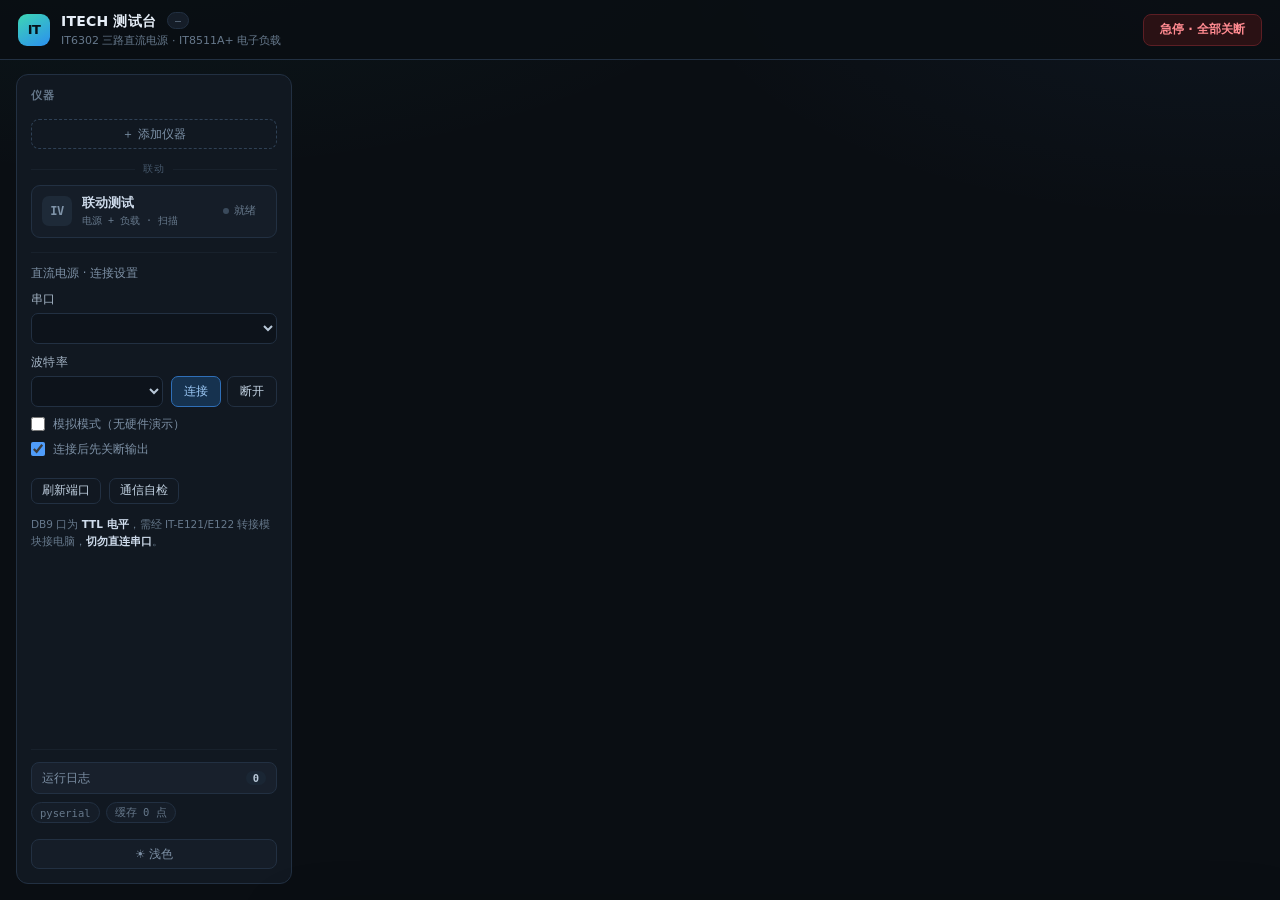
==== web/index.html @ 4dfe32b0 "fix: export as .xlsx instead of .xlsm (Excel rejects macro-less xlsm)" ====
<!DOCTYPE html>
<html lang="zh-CN">
<head>
<meta charset="utf-8">
<meta name="viewport" content="width=device-width, initial-scale=1">
<title>ITECH 测试台 · IT6302 + IT8511A+</title>
<link rel="stylesheet" href="style.css?v=83">
</head>
<body>

<header>
  <div class="brand">
    <div class="logo">IT</div>
    <div>
      <h1>ITECH 测试台 <span class="app-ver" id="app-ver" title="程序版本">—</span></h1>
      <p>IT6302 三路直流电源 · IT8511A+ 电子负载</p>
    </div>
  </div>

  <div class="status-group" id="pills"></div>

  <button id="estop">急停 · 全部关断</button>
</header>

<div class="shell">

  <!-- ==================== 左栏：仪器控制台 ==================== -->
  <aside class="panel sidebar">
    <h2 class="side-title">仪器</h2>

    <div class="dev-list" id="dev-list"></div>

    <button type="button" class="dev-add" id="add-inst" title="向清单添加一台仪器">＋ 添加仪器</button>

    <div class="dev-sep"><span>联动</span></div>

    <div class="dev-list">
      <button type="button" class="dev" data-role="sweep">
        <span class="dev-ico ico-iv">IV</span>
        <span class="dev-txt">
          <b>联动测试</b>
          <em>电源 + 负载 · 扫描</em>
        </span>
        <span class="dev-state"><i class="dot"></i><s>就绪</s></span>
      </button>
    </div>

    <!-- 单台仪器：连接设置 -->
    <div class="dev-cfg" id="dev-cfg">
      <div class="cfg-title" id="cfg-title">直流电源 · 连接设置</div>

      <label class="field" id="dev-model-field" style="display:none">
        <span>仪器型号</span>
        <select id="dev-model"></select>
      </label>

      <label class="field">
        <span>串口</span>
        <select id="dev-port"></select>
      </label>

      <div class="row">
        <label class="field" style="margin:0">
          <span>波特率</span>
          <select id="dev-baud"></select>
        </label>
        <div class="cfg-btns">
          <button id="dev-connect" class="primary">连接</button>
          <button id="dev-disconnect" class="ghost">断开</button>
        </div>
      </div>

      <label class="check">
        <input type="checkbox" id="sim-mode">
        <span>模拟模式（无硬件演示）</span>
      </label>
      <label class="check">
        <input type="checkbox" id="safe-start" checked>
        <span>连接后先关断输出</span>
      </label>

      <div class="row" style="margin-top:11px">
        <button id="refresh-ports" class="ghost tiny">刷新端口</button>
        <button id="selftest" class="ghost tiny">通信自检</button>
      </div>
    </div>

    <!-- 联动测试：两台状态清单 -->
    <div class="dev-cfg link-cfg" id="link-cfg" style="display:none">
      <div class="cfg-title">联动测试 · 前置条件</div>

      <div id="link-rows"></div>

      <p class="hint">
        扫描需要两台同时在线：电源提供激励，负载拉载并回读。<br>
        两台都在线后，右侧即可开始。
      </p>
    </div>

    <p class="hint" id="ttl-hint">
      DB9 口为 <b>TTL 电平</b>，需经 IT-E121/E122 转接模块接电脑，<b>切勿直连串口</b>。
    </p>

    <div class="side-foot">
      <button id="log-open" class="log-btn">
        <span>运行日志</span>
        <b id="log-badge">0</b>
      </button>
      <div class="badges">
        <span class="badge" id="serial-badge">pyserial</span>
        <span class="badge" id="buf-badge">缓存 0 点</span>
      </div>
      <button type="button" class="theme-toggle" id="theme-toggle" title="切换深色 / 浅色主题">☀️ 浅色</button>
    </div>
  </aside>

  <!-- 左右栏宽度拖动条 -->
  <div class="col-split" id="col-split" title="拖动调整左右栏宽度"></div>

  <!-- ==================== 右栏：当前视图 ==================== -->
  <main>

    <!-- ---------- 视图：联动测试 ---------- -->
    <section class="view" data-view="sweep">
      <div class="panel vpanel">

        <div class="view-head">
          <h2>联动测试 <span class="model">电源 + 负载</span></h2>
          <span class="badge" id="sweep-badge">就绪</span>
          <div class="spacer"></div>
          <button class="tiny ghost" id="sweep-csv" disabled>导出 CSV</button>
        </div>

        <div class="sweep-layout">

          <div class="sweep-side">
            <div class="sweep-form">
              <label class="field">
                <span>扫描方式</span>
                <select id="sweep-type">
                  <option value="load">负载电流扫描（电源恒压）</option>
                  <option value="psu">电源电压扫描（负载恒流）</option>
                </select>
              </label>

              <div class="sweep-row">
                <label class="field">
                  <span>电源设备</span>
                  <select id="sweep-pdev"></select>
                </label>
                <label class="field">
                  <span>负载设备</span>
                  <select id="sweep-ldev"></select>
                </label>
              </div>

              <div class="sweep-row">
                <label class="field">
                  <span>电源通道</span>
                  <select id="sweep-ch"><option value="1">CH1</option><option value="2">CH2</option><option value="3">CH3</option></select>
                </label>
                <label class="field">
                  <span>每步停留 (ms)</span>
                  <input type="number" data-name="dwell_ms" value="300" step="50" min="50">
                </label>
              </div>

              <div data-grp="load">
                <div class="sweep-row">
                  <label class="field"><span>电源电压 (V)</span><input type="number" data-name="v_fixed" value="5" step="0.1" min="0"></label>
                  <label class="field"><span>电源限流 (A)</span><input type="number" data-name="i_limit" value="3" step="0.1" max="3"></label>
                </div>
                <div class="sweep-row">
                  <label class="field"><span>起始电流 (A)</span><input type="number" data-name="start" value="0" step="0.05" min="0"></label>
                  <label class="field"><span>终止电流 (A)</span><input type="number" data-name="end" value="3" step="0.05" min="0"></label>
                </div>
                <label class="field"><span>步进 (A)</span><input type="number" data-name="step" value="0.1" step="0.01" min="0.01"></label>
              </div>

              <div data-grp="psu" style="display:none">
                <div class="sweep-row">
                  <label class="field"><span>负载电流 (A)</span><input type="number" data-name="i_load" value="1" step="0.1" min="0"></label>
                  <label class="field"><span>电源限流 (A)</span><input type="number" data-name="i_limit" value="3" step="0.1" max="3"></label>
                </div>
                <div class="sweep-row">
                  <label class="field"><span>起始电压 (V)</span><input type="number" data-name="start" value="0" step="0.1" min="0"></label>
                  <label class="field"><span>终止电压 (V)</span><input type="number" data-name="end" value="20" step="0.1" min="0"></label>
                </div>
                <label class="field"><span>步进 (V)</span><input type="number" data-name="step" value="0.5" step="0.1" min="0.01"></label>
              </div>

              <label class="check">
                <input type="checkbox" id="sweep-safe" checked>
                <span>结束后关闭输出</span>
              </label>

              <div class="row">
                <button id="sweep-start" class="primary">开始扫描</button>
                <button id="sweep-stop" disabled>停止</button>
              </div>

              <div class="progress"><i id="sweep-progress"></i></div>
              <div class="progress-text" id="sweep-text">—</div>
            </div>

            <p class="hint" id="sweep-hint">
              <b>负载电流扫描</b>：电源恒压，负载电流逐点加大，看电源的负载调整率与线缆压降。<br>
              <b>电源电压扫描</b>：负载恒流，电源电压逐点抬升，看回路 I-V 特性。
            </p>
          </div>

          <div class="sweep-chart">
            <div class="sweep-chart-head">
              <span class="ls"><i class="s-solid" style="border-top-color:#4f9cf9"></i>负载电压 V</span>
              <span class="ls" id="sweep-ilg"><i class="s-dash" style="border-top-color:#2dd4bf"></i>负载电流 A</span>
              <span class="ls" id="sweep-plg"><i class="s-dot" style="border-top-color:#f0a83c"></i>功率 W</span>
              <div class="spacer"></div>
              <span class="badge" id="sweep-src">横轴：负载电流 A</span>
              <button class="tiny ghost" id="sweep-ptoggle" aria-pressed="false" title="右轴切换为功率">功率</button>
            </div>
            <div class="sweep-wrap">
              <canvas id="sweepCanvas"></canvas>
              <div class="empty-tip" id="sweep-tip">尚无扫描数据<br><span style="font-size:11px">连接电源与负载后点击「开始扫描」</span></div>
            </div>
          </div>

        </div>

      </div>
    </section>

  </main>
</div>

<!-- ==================== 底部日志面板 ==================== -->
<aside class="log-panel" id="log-panel">
  <div class="log-head">
    <h2>运行日志</h2>
    <span class="badge" id="log-count">0</span>
    <div class="spacer"></div>
    <button class="close-btn" id="log-close" title="收起">×</button>
  </div>
  <div class="log-list" id="logList"></div>
</aside>

<div class="toast" id="toast"></div>

<!-- ==================== 开始记录对话框 ==================== -->
<div class="modal-mask" id="add-mask" style="display:none">
  <div class="modal">
    <h3>添加仪器</h3>
    <label class="field">
      <span>仪器类型</span>
      <select id="add-type">
        <option value="power">直流电源</option>
        <option value="load">电子负载</option>
      </select>
    </label>
    <label class="field">
      <span>型号</span>
      <select id="add-model"></select>
    </label>
    <p class="hint" id="add-hint">添加后出现在左侧清单，在「连接设置」中选择串口连接。删除已连接的仪器会先自动断开。</p>
    <div class="row">
      <button class="ghost" id="add-cancel">取消</button>
      <button class="primary" id="add-ok">添加</button>
    </div>
  </div>
</div>

<div class="modal-mask" id="wire-mask" style="display:none">
  <div class="modal wire-modal">
    <h3 id="wire-title">组合输出 · 接线指引</h3>
    <div id="wire-body"></div>
    <div class="row">
      <button class="ghost" id="wire-cancel">取消，不开启</button>
      <button class="primary" id="wire-ok">已完成接线，开启输出</button>
    </div>
  </div>
</div>

<div class="modal-mask" id="combooff-mask" style="display:none">
  <div class="modal" style="max-width:420px">
    <h3>通道被组合输出占用</h3>
    <p id="combooff-msg" style="font-size:13px;line-height:1.7;margin:10px 2px"></p>
    <div class="row">
      <button class="ghost" id="combooff-cancel">取消</button>
      <button class="primary" id="combooff-ok">关闭组合输出</button>
    </div>
  </div>
</div>

<div class="modal-mask" id="dir-mask" style="display:none">
  <div class="modal" style="max-width:460px">
    <h3>选择存储目录</h3>
    <div class="dir-bar">
      <button type="button" class="tiny ghost" id="dir-up">上一级</button>
      <span class="dir-cur" id="dir-cur">（程序目录）</span>
    </div>
    <div class="dir-list" id="dir-list"></div>
    <div class="row" style="margin-top:12px">
      <button class="ghost" id="dir-new">新建文件夹</button>
      <span style="flex:1"></span>
      <button class="ghost" id="dir-cancel">取消</button>
      <button class="primary" id="dir-ok">选择此目录</button>
    </div>
  </div>
</div>

<div class="modal-mask" id="rec-mask" style="display:none">
  <div class="modal">
    <h3 id="rec-title">开始记录</h3>
    <div class="rec-mode-row" id="rec-mode-row">
      <button type="button" class="rec-mode sel" data-m="single">单路</button>
      <button type="button" class="rec-mode" data-m="multi">多路</button>
      <span class="rec-mode-tip" id="rec-mode-tip">单路：只记录一个通道</span>
    </div>
    <div class="rec-chans" id="rec-chans"></div>
    <label class="field">
      <span>存储目录</span>
      <div class="row" style="margin:0">
        <input type="text" id="rec-dir" spellcheck="false" style="flex:1 1 auto" placeholder="相对程序目录或绝对路径，留空 = 程序目录">
        <button type="button" class="tiny ghost" id="rec-browse" title="浏览并选择目录">选择目录</button>
      </div>
    </label>
    <label class="field">
      <span>文件名</span>
      <input type="text" id="rec-path" spellcheck="false">
    </label>
    <label class="field">
      <span>记录间隔</span>
      <select id="rec-iv">
        <option value="0.8">0.8 秒（最快，跟随界面）</option>
        <option value="1">1 秒</option>
        <option value="2">2 秒</option>
        <option value="5">5 秒</option>
        <option value="10">10 秒</option>
        <option value="30">30 秒</option>
        <option value="60">1 分钟</option>
      </select>
    </label>
    <p class="hint">记录按所选间隔采样，结束记录后导出 Excel (.xlsm)；间隔越大数据量越小。可同时存在多条记录。</p>
    <div class="row">
      <button class="ghost" id="rec-cancel">取消</button>
      <button class="primary" id="rec-ok">确定开始</button>
    </div>
  </div>
</div>

<div class="modal-mask" id="export-mask" style="display:none">
  <div class="modal" style="max-width:460px">
    <h3>导出记录</h3>
    <div class="export-info" id="export-info" style="margin-bottom:10px;color:var(--dim-2);font-size:12px"></div>
    <div class="rec-chans" style="flex-direction:column;align-items:flex-start">
      <label class="check"><input type="checkbox" id="export-overview" checked><span>测试概览（第一个标签页：仪器信息、起止时间、最大/最小/平均统计）</span></label>
      <label class="check"><input type="checkbox" id="export-chart" checked><span>U/I/W 曲线图（最后一个标签页，Excel 内嵌图表）</span></label>
    </div>
    <p class="hint">文件为 Excel 工作簿 (.xlsx)，数据明细始终包含在「数据」表中。</p>
    <div class="row">
      <button class="ghost" id="export-cancel">取消</button>
      <button class="primary" id="export-ok">导出 Excel</button>
    </div>
  </div>
</div>

<script src="app.js?v=83"></script>
</body>
</html>
---- web/style.css ----
/* ============================================================
   ITECH 测试台 —— 界面样式
   左栏：仪器控制台（导航 电源/负载/联动 + 连接设置 + 日志入口）
   右栏：当前视图的单页（单台仪器 或 联动测试）
   叠加层：底部日志面板
   ============================================================ */

:root {
  --bg: #0a0e13;
  --panel: #111821;
  --panel-2: #151d28;
  --panel-3: #1a2330;
  --line-soft: #18212c;
  --text: #e6eef7;
  --dim-2: #66788b;
  --dim-1: #a7b7c8;
  --accent: #4f9cf9;
  --ok: #2dd4bf;
  --warn: #f0a83c;
  --err: #f2555a;
  /* 组件级变量（浅色主题整体替换；暗色为真实值，禁止自引用——循环引用会变透明） */
  --acc-dim: #16324f; --acc-dim-hi: #1d3f63; --acc-line: #2f6fb8;
  --acc-text: #9cc8f5; --acc-text-2: #bcd9f8;
  --text-soft: #b9c8d8; --text-2: #cfdcec; --text-hi: #eef5fc;
  --dot: #3a4a5c; --inset: #0e141c; --inset-line: #263447;
  --cell: #101823; --cell-line: #223042; --row-line: #1a2432;
  --chip: #18202c; --chip-line: #2a3a4e; --track: #1c2634;
  --hover: #1b2532; --line-hi: #2e4055; --sel: #1c2f45; --ico: #1e2a38;
  --input-bg: #0d131b; --btn-2: #1a2634; --sep: #22303f; --dim-3: #46586c;
  --dim: #7d90a5; --line: #223042;
  --header-bg: rgba(10, 14, 19, .88);
  --log-bg: rgba(13, 18, 26, .96);
  --mono: "JetBrains Mono", "Cascadia Mono", Consolas, monospace;
  --sans: "Segoe UI", "Microsoft YaHei", system-ui, -apple-system, sans-serif;
}

* { box-sizing: border-box; }

html, body { height: 100%; }

body {
  margin: 0;
  background: var(--bg);
  color: var(--text);
  font-family: var(--sans);
  font-size: 13px;
  display: flex;
  flex-direction: column;
  overflow: hidden;
  -webkit-font-smoothing: antialiased;
  background-image:
    radial-gradient(1100px 460px at 10% -12%, rgba(45, 212, 191, .06), transparent 62%),
    radial-gradient(900px 420px at 96% -4%, rgba(79, 156, 249, .06), transparent 62%);
}

body.desktop { user-select: none; }
body.desktop input, body.desktop select, body.desktop .log-list { user-select: text; }

/* ==================== 顶栏 ==================== */
header {
  flex: 0 0 auto;
  height: 60px;
  display: flex;
  align-items: center;
  gap: 14px;
  padding: 0 18px;
  background: var(--header-bg);
  border-bottom: 1px solid var(--line);
}

.brand { display: flex; align-items: center; gap: 11px; }
.logo {
  width: 32px; height: 32px; border-radius: 9px;
  background: linear-gradient(150deg, #3dd6b4, #2b8ff0);
  color: #06121a; font-weight: 700; font-size: 13px;
  display: grid; place-items: center; letter-spacing: -.5px;
}
.brand h1 { margin: 0; font-size: 14px; font-weight: 600; letter-spacing: .2px; }
.brand p { margin: 2px 0 0; font-size: 11px; color: var(--dim-2); }

.status-group { display: flex; gap: 8px; margin-left: auto; }
.pill {
  display: flex; align-items: center; gap: 7px;
  height: 28px; padding: 0 12px;
  border: 1px solid var(--line); border-radius: 14px;
  background: var(--panel-2);
  font-size: 11.5px; color: var(--dim);
  white-space: nowrap;
}
.pill b { color: var(--dim-2); font-weight: 500; }
.pill .dot { width: 7px; height: 7px; border-radius: 50%; background: var(--dot); }
.pill.on .dot { background: var(--ok); box-shadow: 0 0 0 3px rgba(45, 212, 191, .13); }
.pill.on b { color: var(--ok); }
.pill.sim .dot { background: var(--warn); box-shadow: 0 0 0 3px rgba(240, 168, 60, .13); }
.pill.sim b { color: var(--warn); }
.pill.err .dot { background: var(--err); box-shadow: 0 0 0 3px rgba(242, 85, 90, .13); }
.pill.err b { color: var(--err); }

#estop {
  height: 32px; padding: 0 16px;
  background: #2a1114; color: #ff8a90;
  border: 1px solid #5c1e24; border-radius: 8px;
  font-size: 12px; font-weight: 600; cursor: pointer;
  transition: background .15s, color .15s;
}
#estop:hover { background: #3d161a; color: #ffb0b4; }
#estop:active { background: #57181e; }
#estop.fired {
  background: #14251c; color: #57c793; border-color: #2e5b41;
}

/* ==================== 主骨架 ==================== */
.shell {
  flex: 1 1 auto;
  display: grid;
  grid-template-columns: 276px 6px minmax(0, 1fr);
  gap: 10px;
  padding: 14px 16px 16px;
  min-height: 0;
}

/* 左右栏宽度拖动条 */
.col-split { position: relative; cursor: col-resize; min-width: 0; }
.col-split::after {
  content: ""; position: absolute; top: 8%; bottom: 8%; left: 2px; width: 2px;
  border-radius: 1px; background: transparent; transition: background .15s;
}
.col-split:hover::after, .col-split.on::after { background: #3f89d0; }

.panel {
  background: var(--panel);
  border: 1px solid var(--line);
  border-radius: 12px;
}

/* ==================== 左栏 ==================== */
.sidebar {
  display: flex;
  flex-direction: column;
  padding: 14px;
  overflow-y: auto;
  min-height: 0;
}

.side-title {
  margin: 0 0 10px;
  font-size: 10.5px; font-weight: 600; letter-spacing: 1.4px;
  color: var(--dim-2);
}

.dev-list { display: flex; flex-direction: column; gap: 8px; }

/* 导航分组分隔（仪器 / 联动） */
.dev-sep {
  display: flex; align-items: center; gap: 8px;
  margin: 13px 0 9px;
  font-size: 10px; letter-spacing: 1.2px; color: var(--dim-3);
}
.dev-sep::before, .dev-sep::after {
  content: ""; flex: 1 1 auto; height: 1px; background: var(--line-soft);
}
.ico-iv { font-size: 10px; letter-spacing: -.4px; }

.dev {
  position: relative;
  display: grid;
  grid-template-columns: 30px minmax(0, 1fr) auto auto;
  align-items: center;
  gap: 10px;
  padding: 9px 10px;
  background: var(--panel-2);
  border: 1px solid var(--line);
  border-radius: 9px;
  cursor: pointer;
  text-align: left;
  color: inherit;
  font-family: inherit;
  height: auto;
  transition: border-color .15s, background .15s;
}
.dev:hover { border-color: var(--line-hi); background: var(--hover); }
.dev.sel {
  border-color: var(--acc-line);
  background: var(--sel);
  box-shadow: inset 3px 0 0 var(--accent);
}
.dev-ico {
  width: 30px; height: 30px; border-radius: 7px;
  background: var(--ico); color: #7f93a8;
  font-family: var(--mono); font-size: 12px; font-weight: 700;
  display: grid; place-items: center;
}
.dev.sel .dev-ico { background: #16334f; color: #6fb6ff; }
.dev-txt { min-width: 0; }
.dev-txt b { display: flex; align-items: center; gap: 5px; font-size: 12.5px; font-weight: 600; color: var(--text-2); min-width: 0; }
/* 名称同行右侧的型号徽章: 等宽小字, 蓝灰底, 与状态灯区分 */
.dev-name { flex-shrink: 0; white-space: nowrap; }
.dev-model {
  font-style: normal; font-weight: 600;
  font-size: 9.5px; font-family: var(--mono);
  color: #6fb6ff; background: rgba(79, 145, 199, .13);
  border: 1px solid rgba(111, 182, 255, .25);
  border-radius: 4px; padding: 0 4px; line-height: 14px;
  white-space: nowrap;
  overflow: hidden; text-overflow: ellipsis; flex-shrink: 0;
}
.dev:not(.sel) .dev-model { color: var(--dim-2); background: transparent; border-color: var(--line); }
.dev.sel .dev-txt b { color: var(--text-hi); }
.dev-txt em {
  display: block; margin-top: 2px;
  font-size: 10px; font-style: normal; color: var(--dim-2);
  font-family: var(--mono); line-height: 1.35;
  white-space: normal;      /* 侧栏窄, 规格允许折行显示完整 */
  overflow: hidden;
  display: -webkit-box;
  -webkit-line-clamp: 2;    /* 最多两行, 超出省略 */
  -webkit-box-orient: vertical;
}
.dev-state { display: flex; align-items: center; gap: 5px; font-size: 10.5px; color: var(--dim-2); }
.dev-state .dot { width: 6px; height: 6px; border-radius: 50%; background: var(--dot); }
.dev-state s { text-decoration: none; }
/* 删除仪器：与状态文字并排的独立一列，常显淡色便于发现，悬停加深 */
.dev-del {
  width: 22px; height: 22px; line-height: 19px; text-align: center;
  border-radius: 6px; font-size: 16px; color: var(--dim);
  opacity: .45; transition: opacity .12s, background .12s, color .12s;
  cursor: pointer; user-select: none;
  align-self: center; justify-self: end;
}
.dev:hover .dev-del { opacity: .9; }
.dev-del:hover { background: #57181e; color: #ffb0b0; opacity: 1; }
/* iOS 通知式删除：armed 时保留名称/型号，状态文字让位，右侧整块红色"删除" */
.dev.armed { display: flex; }
.dev.armed .dev-state { display: none; }
.dev.armed .dev-txt { flex: 0 0 auto; }   /* 名称/型号完整保留，不被红色块挤压 */
.dev.armed .dev-del {
  flex: 1 1 auto; align-self: stretch;
  width: auto; height: auto; margin: -9px -10px -9px 0;
  border-radius: 0 9px 9px 0; line-height: 1;
  display: flex; align-items: center; justify-content: center;
  font-size: 12.5px; font-weight: 600;
  background: #b3362d; color: #fff; opacity: 1;
}
.dev.armed .dev-del:hover { background: #c7433a; color: #fff; }
/* 拖动排序 */
.dev[draggable] { -webkit-user-drag: element; }
.dev.dragging { opacity: .45; }
.dev.drop-above { box-shadow: inset 0 2px 0 0 var(--accent); }
.dev.drop-below { box-shadow: inset 0 -2px 0 0 var(--accent); }
.dev.sel.drop-above { box-shadow: inset 0 2px 0 0 var(--accent), inset 3px 0 0 var(--accent); }
.dev.sel.drop-below { box-shadow: inset 0 -2px 0 0 var(--accent), inset 3px 0 0 var(--accent); }
/* ＋添加仪器 */
.dev-add {
  width: 100%; margin-top: 6px; padding: 7px 0;
  background: none; border: 1px dashed var(--line-hi); border-radius: 8px;
  color: #7e93a9; font-size: 11.5px; cursor: pointer;
  transition: border-color .12s, color .12s, background .12s;
}
.dev-add:hover { border-color: var(--accent); color: var(--acc-text); background: #14202e; }
.dev.on .dev-state .dot { background: var(--ok); }
.dev.on .dev-state { color: var(--ok); }
.dev.sim .dev-state .dot { background: var(--warn); }
.dev.sim .dev-state { color: var(--warn); }
.dev.err .dev-state .dot { background: var(--err); }
.dev.err .dev-state { color: var(--err); }
.dev.running .dev-state .dot { background: var(--accent); animation: pulse 1.1s ease-in-out infinite; }
.dev.running .dev-state { color: var(--accent); }
.dev.done .dev-state .dot { background: var(--ok); }
.dev.done .dev-state { color: var(--ok); }
@keyframes pulse { 0%, 100% { opacity: 1; } 50% { opacity: .35; } }

/* 联动前置条件清单 */
.lk-row {
  display: grid;
  grid-template-columns: 8px minmax(0, 1fr) auto;
  align-items: center;
  gap: 9px;
  padding: 8px 10px;
  background: var(--panel-2);
  border: 1px solid var(--line);
  border-radius: 9px;
}
.lk-row .dot { width: 7px; height: 7px; border-radius: 50%; background: var(--dot); }
.lk-row.on .dot { background: var(--ok); box-shadow: 0 0 0 3px rgba(45, 212, 191, .12); }
.lk-row.sim .dot { background: var(--warn); box-shadow: 0 0 0 3px rgba(240, 168, 60, .12); }
.lk-row.err .dot { background: var(--err); box-shadow: 0 0 0 3px rgba(242, 85, 90, .12); }
.lk-txt { min-width: 0; }
.lk-txt b { display: block; font-size: 12px; font-weight: 600; color: var(--text-2); }
.lk-txt em { display: block; margin-top: 1px; font-size: 10.5px; font-style: normal; color: var(--dim-2); }
.lk-row.on .lk-txt em { color: var(--ok); }
.lk-row.sim .lk-txt em { color: var(--warn); }
.lk-row.err .lk-txt em { color: var(--err); }
.lk-go { height: 24px; padding: 0 9px; font-size: 11px; }
.lk-row.on .lk-go, .lk-row.sim .lk-go { display: none; }

/* 连接设置 */
.dev-cfg {
  margin-top: 14px;
  padding-top: 13px;
  border-top: 1px solid var(--line-soft);
  display: flex;
  flex-direction: column;
  gap: 10px;
}
.cfg-title { font-size: 11.5px; color: var(--dim); font-weight: 500; }

.field { display: flex; flex-direction: column; gap: 5px; }
.field > span { font-size: 12px; color: var(--dim-1); letter-spacing: .3px; }

input[type="number"], input[type="text"], select {
  height: 31px;
  padding: 0 9px;
  background: var(--input-bg);
  border: 1px solid var(--line);
  border-radius: 7px;
  color: var(--text-soft);
  font-family: var(--mono);
  font-size: 12px;
  outline: none;
  transition: border-color .15s, box-shadow .15s;
  width: 100%;
}
select { font-family: var(--sans); text-overflow: ellipsis; }
input:focus, select:focus { border-color: var(--acc-line); box-shadow: 0 0 0 2px rgba(79, 156, 249, .12); }
input:disabled, select:disabled { opacity: .45; cursor: not-allowed; }

.row { display: flex; gap: 8px; align-items: flex-end; }
.row > * { flex: 1 1 0; min-width: 0; }
.cfg-btns { display: flex; gap: 6px; flex: 0 0 auto; }
.cfg-btns button { height: 31px; padding: 0 12px; flex: 0 0 auto; }

button {
  font-family: var(--sans);
  font-size: 12px;
  color: #c3d3e3;
  background: #1a2330;
  border: 1px solid var(--line);
  border-radius: 7px;
  padding: 0 12px;
  height: 30px;
  cursor: pointer;
  transition: background .15s, border-color .15s, color .15s;
}
button:hover:not(:disabled) { background: #223042; border-color: #2c3d51; color: #e6f1fb; }
button:disabled { opacity: .38; cursor: not-allowed; }
button.primary { background: var(--acc-dim); border-color: var(--acc-line); color: var(--acc-text); }
button.primary:hover:not(:disabled) { background: var(--acc-dim-hi); color: #d6ecff; }
button.ghost { background: transparent; }
button.tiny { height: 26px; padding: 0 10px; font-size: 11.5px; }

.check { display: flex; align-items: center; gap: 8px; font-size: 11.5px; color: var(--dim); cursor: pointer; }
.check input { width: 14px; height: 14px; accent-color: var(--accent); cursor: pointer; margin: 0; }

.hint {
  margin: 12px 0 0;
  font-size: 10.5px;
  line-height: 1.65;
  color: var(--dim-2);
}
.hint b { color: var(--text-2); font-weight: 600; }

.side-foot {
  margin-top: auto;
  padding-top: 12px;
  border-top: 1px solid var(--line-soft);
  display: flex;
  flex-direction: column;
  gap: 8px;
}
.log-btn {
  display: flex; align-items: center; justify-content: space-between;
  width: 100%; height: 32px; padding: 0 10px;
  background: var(--chip); border: 1px solid var(--line);
  color: var(--dim); font-size: 11.5px; border-radius: 8px;
}
.log-btn b {
  font-family: var(--mono); font-size: 10.5px; font-weight: 600;
  color: var(--text-soft); background: var(--btn-2);
  padding: 1px 7px; border-radius: 9px;
}
.badges { display: flex; gap: 6px; flex-wrap: wrap; }
.badge {
  display: inline-flex; align-items: center;
  height: 21px; padding: 0 8px;
  border: 1px solid var(--line); border-radius: 11px;
  background: var(--panel-2);
  font-size: 10.5px; color: var(--dim-2);
  font-family: var(--mono);
  white-space: nowrap;
}
.badge.ok { color: var(--ok); border-color: #1c4540; background: #10211f; }
.badge.warn { color: var(--warn); border-color: #4a3819; background: #1f1a10; }

/* 标题旁的程序版本徽章 */
.app-ver {
  display: inline-flex; align-items: center;
  height: 17px; padding: 0 7px; margin-left: 6px;
  border: 1px solid var(--line); border-radius: 9px;
  background: var(--panel-2);
  font-size: 10px; font-weight: 500; color: var(--dim-2);
  font-family: var(--mono);
  vertical-align: 2px;
}

/* ==================== 右栏视图 ==================== */
main {
  min-width: 0;
  display: flex;
  flex-direction: column;
  overflow-y: auto;
  overflow-x: hidden;
}

.view { display: none; }
.view.active { display: flex; flex-direction: column; flex: 1 0 auto; min-height: 100%; }

.vpanel {
  flex: 1 1 auto;
  display: flex;
  flex-direction: column;
  padding: 14px 16px 16px;
  min-height: 0;
}

.view-head {
  display: flex;
  align-items: center;
  gap: 10px;
  margin-bottom: 13px;
  min-height: 28px;
}
.view-head h2 { margin: 0; font-size: 15px; font-weight: 600; letter-spacing: .2px; }
.view-head .model {
  font-family: var(--mono); font-size: 12px; font-weight: 500;
  color: var(--dim-2); margin-left: 4px;
}
.spacer { flex: 1 1 auto; }

/* ---------- 电源通道卡片 ---------- */
.ch-grid {
  display: grid;
  grid-template-columns: repeat(3, minmax(0, 1fr));
  gap: 10px;
}

.ch {
  background: var(--panel-2);
  border: 1px solid var(--line);
  border-radius: 10px;
  padding: 10px 11px 9px;
  transition: border-color .2s, box-shadow .2s;
  min-width: 0;
}
.ch.active {
  border-color: #23553f;
  box-shadow: inset 0 0 0 1px rgba(45, 212, 191, .16);
  background: #10201d;
}
.ch-head { display: flex; align-items: center; justify-content: space-between; }
.ch-name {
  font-family: var(--mono); font-size: 11.5px; font-weight: 700;
  color: var(--dim); letter-spacing: .6px;
}
.ch.active .ch-name { color: var(--ok); }

.switch { position: relative; display: inline-block; width: 32px; height: 18px; }
.switch input { position: absolute; opacity: 0; width: 0; height: 0; }
.switch span {
  position: absolute; inset: 0;
  background: #263241; border-radius: 9px;
  cursor: pointer; transition: background .18s;
}
.switch span::after {
  content: ""; position: absolute;
  left: 2px; top: 2px; width: 14px; height: 14px;
  background: #7c8fa3; border-radius: 50%;
  transition: transform .18s, background .18s;
}
.switch input:checked + span { background: #1c5a48; }
.switch input:checked + span::after { transform: translateX(14px); background: var(--ok); }
.switch input:disabled + span { opacity: .4; cursor: not-allowed; }

/* 通道卡大号拨杆：带 OFF/ON 文字 */
.switch.xl { width: 58px; height: 26px; }
.switch.xl span { border-radius: 13px; background: #43333c; }
.switch.xl span::before {
  content: "OFF"; position: absolute; left: 26px; top: 50%; transform: translateY(-50%);
  font-family: var(--mono); font-size: 9.5px; font-weight: 700;
  letter-spacing: 1.5px; color: #ffb0b0;
}
.switch.xl span::after {
  width: 20px; height: 20px; top: 3px; left: 3px; background: #d98b96;
}

/* 组合输出拨杆：单路(绿·与通道卡一致) / 组合(蓝·与组合卡一致)，不带 OFF/ON */
.switch.xl.combo-switch { width: 64px; }
.switch.xl.combo-switch span { background: #1c5a48; }
.switch.xl.combo-switch span::before {
  content: "单路"; left: 24px; letter-spacing: 2px;
  font-family: var(--sans); font-size: 10.5px; color: #9adbc3;
}
.switch.xl.combo-switch span::after { background: #57c793; }
.switch.xl.combo-switch input:checked + span { background: var(--acc-dim); }
.switch.xl.combo-switch input:checked + span::before {
  content: "组合"; left: 8px; letter-spacing: 2px;
  font-family: var(--sans); font-size: 10.5px; color: var(--acc-text);
}
.switch.xl.combo-switch input:checked + span::after {
  transform: translateX(38px); background: #6fa9e8;
}

/* 组合输出卡：蓝色系（与拨杆"组合"态一致） */
.ch.combo.active {
  border-color: #2f5f8f;
  box-shadow: inset 0 0 0 1px rgba(111, 169, 232, .18);
  background: #101c2a;
}
.ch.combo.active .ch-name { color: #7cb8f5; }

/* 记录区：通道设置与曲线之间，与上方配置留出明显间隔 */
.rec-zone {
  display: flex; align-items: center; gap: 10px; flex-wrap: wrap;
  margin: 18px 0 2px; padding-top: 12px;
  border-top: 1px solid var(--line-soft);
}
.switch.xl input:checked + span { background: #157a58; }
.switch.xl input:checked + span::before {
  content: "ON"; left: 9px; color: #d8ffee; letter-spacing: 2px;
}
.switch.xl input:checked + span::after {
  transform: translateX(32px); background: #5cf0b6;
}

.readout { display: flex; gap: 9px; margin: 9px 0 8px; align-items: baseline; }
.readout .big { display: flex; align-items: baseline; gap: 3px; min-width: 0; }
.readout .big + .big { padding-left: 9px; border-left: 1px solid var(--sep); }
.readout .val {
  font-family: var(--mono);
  font-size: 18px; font-weight: 600; letter-spacing: -.5px;
  color: var(--text-hi);
  font-variant-numeric: tabular-nums;
}
.readout .val[data-k="v"] { color: #7cb8f5; }
.readout .val[data-k="i"] { color: #4fd8c4; }
.readout .val[data-k="p"] { color: #f5b04c; }
.ch.active .readout .val[data-k="v"] { color: #a5d0ff; }
.ch.active .readout .val[data-k="i"] { color: #6df0dc; }
.ch.active .readout .val[data-k="p"] { color: #ffc46b; }
.readout .unit { font-size: 10.5px; color: var(--dim-2); font-family: var(--mono); }

.setters { display: flex; gap: 7px; }
.setters label { flex: 1 1 0; min-width: 0; position: relative; }
.setters label span {
  display: block; font-size: 11.5px; color: var(--dim-1);
  margin-bottom: 3px; letter-spacing: .2px;
}
.setters input { height: 27px; font-size: 11.5px; padding-right: 22px; }
/* 设定框内右侧单位 */
.setters .u {
  position: absolute; right: 8px; bottom: 7px;
  font-style: normal; font-family: var(--mono); font-size: 10px;
  color: var(--dim-3); pointer-events: none;
}

/* 电压设定：悬停弹出常用值 */
.v-field { position: relative; }
.v-presets {
  display: none; position: absolute; top: 100%; left: 0; right: 0; z-index: 40;
  flex-wrap: wrap; gap: 4px; padding: 5px;
  background: var(--panel-3); border: 1px solid var(--line-hi); border-radius: 8px;
  box-shadow: 0 10px 26px rgba(0, 0, 0, .6);
}
.v-field:hover .v-presets { display: flex; }
.v-presets button {
  flex: 1 0 21%; height: 21px; padding: 0;
  background: var(--btn-2); border: 1px solid var(--line-hi); border-radius: 5px;
  color: var(--text-soft); font-family: var(--mono); font-size: 10.5px; cursor: pointer;
  transition: background .12s, border-color .12s;
}
.v-presets button:hover { background: var(--acc-dim); border-color: var(--acc-line); color: var(--acc-text-2); }

/* 曲线轴分辨率控制 */
.ax-ctl {
  display: flex; align-items: center; gap: 5px;
  font-size: 10px; color: var(--dim-2); white-space: nowrap;
}
.ax-ctl select { height: 24px; font-size: 10.5px; padding: 0 4px; width: auto; }

/* 组合输出：单路/组合两段式按钮 + 模式下拉 */
.combo-line { display: flex; align-items: center; gap: 7px; flex-wrap: nowrap; }
.combo-seg { display: flex; }
.seg-btn {
  height: 26px; padding: 0 13px;
  background: var(--inset); border: 1px solid var(--inset-line); color: var(--dim);
  font-size: 11px; font-weight: 600; cursor: pointer; white-space: nowrap;
  transition: background .12s, border-color .12s, color .12s;
}
.seg-btn:first-child { border-radius: 6px 0 0 6px; }
.seg-btn:last-child { border-radius: 0 6px 6px 0; border-left: none; }
.seg-btn.sel[data-c="none"] { background: #1c5a48; border-color: #2e7a5c; color: #9adbc3; }
.seg-btn.sel[data-c="combo"] { background: var(--acc-dim); border-color: var(--acc-line); color: var(--acc-text); }
.combo-mode-sel { height: 26px; font-size: 11px; }
.view-head { flex-wrap: wrap; row-gap: 8px; }
.view-head h2 { white-space: nowrap; }
.view-head .tiny, .view-head button { white-space: nowrap; }

.ch-foot {
  display: flex; justify-content: space-between;
  margin-top: 7px; font-size: 10px; color: var(--dim-2);
  font-family: var(--mono);
}
.ch-foot b { color: var(--text-2); font-weight: 600; }

.power-sum {
  display: flex; align-items: center; gap: 7px;
  margin-top: 11px; padding-top: 10px;
  border-top: 1px solid var(--line-soft);
  font-family: var(--mono); font-size: 11px; color: var(--dim);
}
.power-sum b { color: var(--text-soft); font-weight: 600; font-size: 12.5px; }
.power-sum .sep { width: 1px; height: 12px; background: var(--line); margin: 0 4px; }

/* ---------- 曲线区（两个视图共用） ---------- */
.curves {
  position: relative;
  display: flex;
  flex-direction: column;
  gap: 7px;
  flex: 1 1 auto;
  min-height: 0;
  margin-top: 14px;
  padding-top: 12px;
  border-top: 1px solid var(--line-soft);
}
.curves-head { display: flex; align-items: center; gap: 10px; margin-bottom: 2px; }
.curves-head h3 { margin: 0; font-size: 11.5px; font-weight: 500; color: var(--dim); letter-spacing: .3px; }
.legend { display: flex; gap: 11px; font-size: 10.5px; color: var(--dim-2); align-items: center; flex-wrap: wrap; }
.legend i {
  display: inline-block; width: 8px; height: 8px;
  border-radius: 2px; margin-right: 4px; vertical-align: -1px;
}
.legend b { color: var(--text-soft); font-family: var(--mono); font-weight: 600; }
.lg-sep { width: 1px; height: 11px; background: var(--line); }

/* 线型图例：颜色归通道，线型归物理量 */
.ls { display: inline-flex; align-items: center; gap: 5px; white-space: nowrap; }
.ls i {
  width: 15px; height: 0; margin: 0; border-radius: 0;
  border-top: 2px solid var(--dim);
  vertical-align: middle;
}
.ls i.s-solid { border-top-style: solid; }
.ls i.s-dash { border-top-style: dashed; }
.ls i.s-dot { border-top-style: dotted; border-top-width: 3px; }
.ls.off { opacity: .34; }

/* 图例上的通道开关 */
.legend .lg-ch {
  display: inline-flex; align-items: center; gap: 5px;
  background: none; border: 0; padding: 0;
  font: inherit; color: var(--dim); cursor: pointer;
  transition: color .15s, opacity .15s;
}
.legend .lg-ch i { margin-right: 0; }
.legend .lg-ch:hover { color: var(--text); }
.legend .lg-ch.off { opacity: .3; }
.legend .lg-hint { color: var(--dim-3); font-size: 9.5px; }
.legend .off { opacity: .34; }

/* 单张画布（负载视图） */
.curve-single { position: relative; flex: 1 1 auto; min-height: 300px; }
.curve-single canvas { position: absolute; inset: 0; width: 100%; height: 100%; cursor: crosshair; }

/* 电源视图：三通道横排，每通道一张图；下排为三张数据表 */
.curve-row { display: flex; gap: 10px; flex: 1 1 auto; min-height: 240px; }
.curve-cell {
  flex: 1 1 0; min-width: 0;
  display: flex; flex-direction: column;
  border: 1px solid var(--line); border-radius: 8px;
  background: var(--cell); overflow: hidden;
}
/* 三张数据表共用一根拖动条，独立成排 */
.curve-row.table-row { flex: 0 0 auto; min-height: 0; }
.table-row .cell-table {
  flex: 1 1 0; min-width: 0;
  border: 1px solid var(--line); border-top: none;
  border-radius: 0 0 8px 8px;
}
.cell-head {
  display: flex; justify-content: space-between; align-items: center;
  padding: 4px 10px; border-bottom: 1px solid var(--cell-line);
  font-size: 10px; color: var(--dim);
}
.cell-head b { font-weight: 600; letter-spacing: .4px; }
.cell-state { color: var(--dim-3); font-size: 9.5px; }
.cell-state.on { color: #35c28f; }
.cell-body { position: relative; flex: 1 1 auto; min-height: 0; }
.cell-body canvas { position: absolute; inset: 0; width: 100%; height: 100%; cursor: crosshair; }

/* 曲线下方原始数据表：按 ~1s 取样，最新在上，实时刷新 */
.cell-table {
  flex: 0 0 auto; border-top: 1px solid var(--cell-line);
  height: 223px; overflow-y: auto; overscroll-behavior: contain;   /* 默认正好 10 行（表头 23 + 10×20） */
  scrollbar-width: thin; scrollbar-color: var(--line-hi) transparent;
}
.cell-table table { width: 100%; border-collapse: collapse; }
.cell-table th {
  position: sticky; top: 0; z-index: 1;
  background: var(--cell);
  font-weight: 500; font-size: 12px; color: #8b9db0;
  letter-spacing: .5px; text-align: left;
  padding: 4px 5px 3px; border-bottom: 1px solid var(--inset);
}
.cell-table th:first-child { text-align: left; }
.cell-table td {
  font-family: var(--mono); font-size: 12px; font-variant-numeric: tabular-nums;
  text-align: left; padding: 3px 5px; color: var(--text-soft);
  border-bottom: 1px solid var(--row-line);
}
.cell-table td:first-child { text-align: left; color: var(--dim); }
.cell-table .td-empty { text-align: center; color: var(--dim-3); padding: 92px 0; font-size: 12px; }
.cell-table td.col-v { color: #7cb8f5; }
.cell-table td.col-i { color: #4fd8c4; }
.cell-table td.col-p { color: #f5b04c; }
.cell-table .load-table, .load-table { border-radius: 0 0 8px 8px; }

/* 曲线与数据表之间的拖拽分隔条 */
.cell-drag {
  flex: 0 0 5px; cursor: row-resize;
  background: transparent; transition: background .15s;
  position: relative;
}
.cell-drag::after {
  content: ""; position: absolute; left: 20%; right: 20%; top: 2px; height: 1px;
  background: var(--sep); transition: background .15s;
}
.cell-drag:hover::after, .cell-drag.on::after { background: #3f89d0; }
.cell-drag.on { background: rgba(63, 137, 208, .08); }

/* 曲线右上角的小开关按钮：开启时高亮 */
#curve-ptoggle.on, #lcurve-ptoggle.on, #sweep-ptoggle.on {
  background: var(--acc-dim); border-color: var(--acc-line); color: var(--acc-text);
}

.empty-tip {
  position: absolute; inset: 0;
  display: flex; flex-direction: column;
  align-items: center; justify-content: center;
  gap: 3px;
  text-align: center;
  font-size: 11.5px; color: var(--dim-2);
  background: var(--log-bg);
  border-radius: 8px;
  pointer-events: none;
}

/* ---------- 负载视图 ---------- */
.load-top { display: block; }

/* 负载卡：与电源通道卡同款外框；设置行以中线分左右（左=模式选择，右=设定值） */
.load-ch .setters { align-items: flex-end; gap: 0; }
.load-ch .setters > .mode-group {
  flex: 1 1 50%; margin-right: 16px; padding-right: 16px;
  border-right: 1px solid var(--sep); align-self: center;
}
.load-ch .mode-group button { flex: 1; height: 30px; }
.load-ch .setters > .field { flex: 1 1 50%; margin: 0; }

.load-ctl { display: flex; flex-direction: column; gap: 11px; }

.mode-group { display: flex; gap: 5px; }
.mode-group button {
  flex: 1 1 0; height: 30px; padding: 0;
  font-family: var(--mono); font-size: 11.5px; font-weight: 600;
  letter-spacing: .5px;
}
.mode-group button.sel { background: var(--acc-dim); border-color: var(--acc-line); color: var(--acc-text); }

.inp-row {
  display: flex; align-items: center; justify-content: space-between;
  padding: 8px 11px;
  background: var(--panel-2); border: 1px solid var(--line); border-radius: 9px;
  font-size: 11.5px; color: var(--dim);
}

.load-readout { padding: 6px 12px 2px; display: flex; }
.load-readout .readout { margin: 0; }
.load-readout .cell {
  background: var(--panel-2); border: 1px solid var(--line);
  border-radius: 10px; padding: 11px 13px;
}
.load-readout .cell.wide { grid-column: 1 / -1; }
.load-readout .k { font-size: 10.5px; color: var(--dim-2); margin-bottom: 4px; }
.load-readout .v {
  font-family: var(--mono); font-size: 23px; font-weight: 600;
  color: var(--text-hi); letter-spacing: -.8px; font-variant-numeric: tabular-nums;
}
.load-readout .cell.wide .v { font-size: 27px; }
.load-readout .v small { font-size: 11px; color: var(--dim-2); margin-left: 4px; font-weight: 400; }
.load-readout .bar {
  margin-top: 8px; height: 4px; background: var(--track);
  border-radius: 2px; overflow: hidden;
}
.load-readout .bar i {
  display: block; height: 100%; width: 0;
  background: linear-gradient(90deg, #2b8ff0, #f0a83c);
  transition: width .3s;
}

/* ==================== 联动测试视图 ==================== */
.close-btn {
  width: 28px; height: 28px; padding: 0;
  display: grid; place-items: center;
  font-size: 17px; line-height: 1; color: var(--dim);
  background: transparent; border: 1px solid transparent;
}
.close-btn:hover { background: var(--btn-2); color: #e6f1fb; }

.sweep-layout {
  display: grid;
  grid-template-columns: 320px minmax(0, 1fr);
  gap: 18px;
  flex: 1 1 auto;
  min-height: 0;
}

.sweep-side { display: flex; flex-direction: column; min-width: 0; }

.sweep-form { display: flex; flex-direction: column; gap: 10px; }
.sweep-form > [data-grp] { display: flex; flex-direction: column; gap: 9px; }
.sweep-row { display: flex; gap: 8px; }
.sweep-row .field { flex: 1 1 0; min-width: 0; }

.progress { height: 4px; background: var(--track); border-radius: 2px; overflow: hidden; margin-top: 2px; }
.progress i { display: block; height: 100%; width: 0; background: var(--accent); transition: width .2s; }
.progress-text { font-family: var(--mono); font-size: 10.5px; color: var(--dim-2); }

.sweep-chart {
  display: flex; flex-direction: column; gap: 9px;
  min-width: 0; min-height: 300px;
}
.sweep-chart-head {
  display: flex; align-items: center; gap: 13px;
  font-size: 10.5px; color: var(--dim-2);
  flex-wrap: wrap;
}
.sweep-chart-head .ls i { border-top-color: var(--dim); }
.sweep-chart-head .ls { color: var(--dim-2); }
.sweep-wrap { position: relative; flex: 1 1 auto; min-height: 260px; }
.sweep-wrap canvas { position: absolute; inset: 0; width: 100%; height: 100%; }

/* ==================== 底部日志面板 ==================== */
/* 只覆盖主区，左侧「运行日志」按钮保持可点，再点一次即收起 */
.log-panel {
  position: fixed;
  left: 306px; right: 16px; bottom: 16px;
  height: 40vh; min-height: 210px;
  background: var(--panel);
  border: 1px solid var(--line);
  border-radius: 12px;
  box-shadow: 0 24px 60px rgba(0, 0, 0, .55);
  transform: translateY(calc(100% + 24px));
  transition: transform .26s cubic-bezier(.4, .1, .2, 1);
  z-index: 58;
  display: flex;
  flex-direction: column;
  padding: 12px 16px 12px;
}
body.log-open .log-panel { transform: none; }

.log-head { display: flex; align-items: center; gap: 10px; padding-bottom: 9px; border-bottom: 1px solid var(--line-soft); }
.log-head h2 { margin: 0; font-size: 13px; font-weight: 600; }

.log-list {
  flex: 1 1 auto;
  overflow-y: auto;
  padding-top: 7px;
  font-family: var(--mono);
  font-size: 11.5px;
  line-height: 1.85;
  min-height: 0;
}
.log-list .item { display: flex; gap: 10px; padding: 1px 0; }
.log-list .t { color: var(--dim-3); flex: 0 0 auto; }
.log-list .m { color: #b6c7d8; word-break: break-word; }
.log-list .item.ok .m { color: #63d6c0; }
.log-list .item.warn .m { color: var(--warn); }
.log-list .item.error .m { color: #ff8a90; }

/* ==================== 提示条 ==================== */
.toast {
  position: fixed; left: 50%; bottom: 34px;
  transform: translate(-50%, 14px);
  max-width: 560px;
  padding: 10px 18px;
  background: var(--track); border: 1px solid var(--sep);
  border-radius: 9px;
  font-size: 12px; color: var(--text-soft);
  opacity: 0; pointer-events: none;
  transition: opacity .2s, transform .2s;
  z-index: 90;
  white-space: pre-line;
  box-shadow: 0 12px 30px rgba(0, 0, 0, .4);
}
.toast.show { opacity: 1; transform: translate(-50%, 0); }
.toast.err { background: #2a1416; border-color: #5c2226; color: #ffb0b4; }

/* 记录条目栏：曲线区上方，可同时多条记录 */
.rec-bar { display: flex; flex-wrap: wrap; gap: 8px; }
.rec-item {
  display: flex; align-items: center; gap: 8px;
  background: var(--chip); border: 1px solid var(--chip-line); border-radius: 8px;
  height: 26px; padding: 0 10px; font-size: 11px; color: var(--text-soft);
}
.rec-dot {
  width: 8px; height: 8px; border-radius: 50%; background: #e05252;
  animation: rec-pulse 1.2s ease-in-out infinite;
}
@keyframes rec-pulse { 50% { opacity: .3; } }
.rec-txt { color: var(--text-soft); }
.rec-txt b { font-family: var(--mono); color: #f0a83c; font-weight: 600; }
.rec-stop {
  height: auto; padding: 2px 6px;
  background: none; border: none; color: #7cb8f5;
  font-size: 11px; cursor: pointer; border-radius: 4px; white-space: nowrap;
}
.rec-stop:hover { background: var(--acc-dim); color: var(--acc-text-2); }
.rec-stop:disabled { opacity: .5; cursor: default; background: none; color: var(--dim); }

/* 开始记录对话框 */
.modal-mask {
  position: fixed; inset: 0; z-index: 200;
  background: rgba(4, 8, 12, .62);
  display: flex; align-items: center; justify-content: center;
}
.modal {
  width: 420px; max-width: calc(100vw - 40px);
  background: var(--panel); border: 1px solid var(--line-hi); border-radius: 12px;
  padding: 16px; box-shadow: 0 18px 48px rgba(0, 0, 0, .55);
  display: flex; flex-direction: column; gap: 10px;
}
.modal h3 { margin: 0; font-size: 13px; font-weight: 600; color: #dce8f4; }
.rec-chans { display: flex; gap: 12px; flex-wrap: wrap; }
.rec-chans .check { margin: 0; }
.rec-role-tip { font-size: 11.5px; color: var(--dim); padding: 2px 0; }
.rec-mode-row { display: flex; align-items: center; gap: 6px; }
.rec-mode {
  height: 24px; padding: 0 12px; border-radius: 6px;
  background: var(--inset); border: 1px solid var(--inset-line); color: var(--dim);
  font-size: 11px; cursor: pointer; transition: background .12s, border-color .12s;
}
.rec-mode.sel { background: var(--acc-dim); border-color: var(--acc-line); color: var(--acc-text-2); }
.rec-mode-tip { font-size: 10.5px; color: var(--dim-2); margin-left: 4px; }

/* ==================== 自适应 ==================== */
@media (max-width: 1240px) {
  .shell { grid-template-columns: 250px minmax(0, 1fr) !important; }
  .col-split { display: none; }
  .load-top { grid-template-columns: 244px minmax(0, 1fr); }
  .ch-grid { grid-template-columns: repeat(2, minmax(0, 1fr)); }
  .sweep-layout { grid-template-columns: 268px minmax(0, 1fr); }
  .log-panel { left: 280px; }
  .curve-row { flex-direction: column; min-height: 0; }
  .curve-cell { min-height: 150px; }
  .table-row .cell-table { border-top: 1px solid var(--line); border-radius: 8px; }
  .table-row { gap: 8px; }
}

@media (max-width: 980px) {
  body { overflow: auto; }
  .shell { grid-template-columns: 1fr; }
  .load-top { grid-template-columns: 1fr; }
  .ch-grid { grid-template-columns: 1fr; }
  .sweep-layout { grid-template-columns: 1fr; }
  .sweep-chart { min-height: 340px; }
  .log-panel { left: 16px; }
}

/* ============================================================
   浅色主题（html.light）—— 变量整体换肤 + 组件微调
   ============================================================ */
html.light {
  --bg: #edf1f6; --panel: #f8fafc; --panel-2: #ffffff; --panel-3: #eff4f9;
  --line: #d8e0e9; --line-soft: #e2e9f0;
  --text: #1d2733; --dim: #5b6b7c; --dim-2: #8393a4; --dim-1: #3f4f60; --dim-3: #93a3b3;
  --accent: #2f6fb8; --ok: #0f9d8a; --warn: #c07a10; --err: #d64550;
  --acc-dim: #d9e9fb; --acc-dim-hi: #c6def7; --acc-line: #2f6fb8;
  --acc-text: #1c5fa8; --acc-text-2: #154d88;
  --text-soft: #2a3644; --text-2: #33414f; --text-hi: #0f1e2c;
  --dot: #b6c2ce; --inset: #f1f5f9; --inset-line: #d5dfe9;
  --cell: #ffffff; --cell-line: #e2e9f1; --row-line: #ecf1f7;
  --chip: #f2f6fa; --chip-line: #d5dfe9; --track: #e2e9f1;
  --hover: #eaeff5; --line-hi: #c3cfdc; --sel: #e4eefa; --ico: #e5ecf3;
  --input-bg: #fdfdfe; --btn-2: #e7edf4; --sep: #e0e7ef;
}

html.light {
  --header-bg: rgba(255, 255, 255, .88);
  --log-bg: rgba(248, 250, 252, .94);
}
html.light ::-webkit-scrollbar-thumb { background: #c3cfdc; }
html.light body { background-image: none; }
html.light .modal, html.light .toast { box-shadow: 0 10px 30px rgba(40, 60, 90, .16); }
html.light .modal-mask { background: rgba(40, 55, 75, .35); }
html.light .modal { box-shadow: 0 14px 44px rgba(30, 45, 70, .25); }
html.light .dev-ico { color: #7c8c9c; }
html.light .dev.sel .dev-ico { background: #d9e9fb; color: #1c5fa8; }
html.light .dev.sel .dev-txt b { color: #12293e; }
html.light .dev.armed .dev-del { background: #d64550; }
html.light .dev.armed .dev-del:hover { background: #c73842; color: #fff; }
html.light .dev-del:hover { background: #f6dcdc; color: #c0392b; }
html.light .dev-add { color: #6d7f91; }
html.light .dev-add:hover { color: #1c5fa8; background: #eaf2fb; }
html.light .estop, html.light #estop { background: #fdeaea; color: #c0392b; border-color: #eebcbc; }
html.light #estop:hover { background: #f9dcdc; color: #a82f26; }
html.light #estop:active { background: #f3c6c6; }
html.light #estop.fired { background: #e4f5ec; color: #1e7a4f; border-color: #a9d8bf; }
html.light .ch.active { border-color: #9ecfba; background: #effaf5; }
html.light .ch.combo.active { border-color: #a9c8e8; background: #eff6fd; }
html.light .ch.combo.active .ch-name { color: #1c5fa8; }
html.light .readout .val[data-k="v"] { color: #2b6cb0; }
html.light .readout .val[data-k="i"] { color: #0e9d8a; }
html.light .readout .val[data-k="p"] { color: #b27310; }
html.light .ch.active .readout .val[data-k="v"] { color: #1c5fa8; }
html.light .ch.active .readout .val[data-k="i"] { color: #0a7f70; }
html.light .ch.active .readout .val[data-k="p"] { color: #96620c; }
html.light .cell-table td.col-v { color: #2b6cb0; }
html.light .cell-table td.col-i { color: #0e9d8a; }
html.light .cell-table td.col-p { color: #b27310; }
html.light .cell-state.on { color: #0f9d8a; }
html.light .seg-btn.sel[data-c="none"] { background: #d9f2ea; border-color: #7fc4ab; color: #0b7a5e; }
html.light .seg-btn.sel[data-c="combo"] { background: #d9e9fb; border-color: #2f6fb8; color: #1c5fa8; }
html.light .switch input:checked + span { background: #bfe9db; }
html.light .switch.xl span { background: #e8ccd2; }
html.light .switch.xl span::before { color: #b04a52; }
html.light .switch.xl span::after { background: #e08b96; }
html.light .switch.xl input:checked + span { background: #bfe9db; }
html.light .switch.xl input:checked + span::before { color: #0b7a5e; }
html.light .switch.xl input:checked + span::after { background: #2fbe8f; }
html.light .switch.xl.combo-switch span { background: #bfe9db; }
html.light .switch.xl.combo-switch span::before { color: #0b7a5e; }
html.light .switch.xl.combo-switch span::after { background: #2fbe8f; }
html.light .switch.xl.combo-switch input:checked + span { background: #d9e9fb; }
html.light .switch.xl.combo-switch input:checked + span::before { color: #1c5fa8; }
html.light .switch.xl.combo-switch input:checked + span::after { background: #5b9bd8; }
html.light .badge.ok { color: #0f9d8a; border-color: #b5e2da; background: #ecfaf7; }
html.light .badge.warn { color: #b27310; border-color: #ecd9b0; background: #fdf6e7; }
html.light .v-presets button:hover { background: #d9e9fb; border-color: #2f6fb8; color: #154d88; }
html.light .toast { background: #ffffff; border-color: #c9d5e2; color: #2a3644; box-shadow: 0 8px 28px rgba(30, 45, 70, .22); }
html.light .toast.err { background: #fdeeee; border-color: #e5bcbc; color: #b03a44; }
html.light .rec-stop { color: #1c5fa8; }
html.light .rec-stop:hover { background: #d9e9fb; color: #154d88; }
html.light .rec-txt b { color: #b27310; }
html.light .log-list .m { color: #3a4756; }
html.light .log-list .item.ok .m { color: #0f8a78; }
html.light .log-list .item.error .m { color: #c0392b; }
html.light .close-btn:hover { background: #e7edf4; color: #1d2733; }
html.light .theme-toggle { border-color: #d8e0e9; background: #ffffff; color: #5b6b7c; }
html.light .theme-toggle:hover { border-color: #2f6fb8; color: #1c5fa8; background: #eaf2fb; }

/* 主题切换按钮（侧栏左下角） */
.theme-toggle {
  width: 100%; margin-top: 8px; padding: 7px 0;
  background: var(--panel-2); border: 1px solid var(--line); border-radius: 8px;
  color: var(--dim); font-size: 11.5px; cursor: pointer;
  transition: border-color .12s, color .12s, background .12s;
}
.theme-toggle:hover { border-color: var(--acc-line); color: var(--acc-text); background: var(--sel); }

/* ============================================================
   组合输出接线指引对话框
   ============================================================ */
.wire-modal { width: 560px; max-width: calc(100vw - 40px); }
.wire-legend { display: flex; gap: 16px; font-size: 11px; color: var(--dim); padding: 2px 0 6px; }
.wire-legend span { display: inline-flex; align-items: center; gap: 6px; }
.wire-legend i { display: inline-block; width: 22px; height: 0; border-radius: 2px; }
.wire-legend .lg-jump { border-top: 4px solid #f0a83c; }
.wire-legend .lg-pos { border-top: 2.5px solid #e05656; }
.wire-legend .lg-neg { border-top: 2.5px solid #7c8fa3; }
.wire-svg { display: block; margin: 2px auto 4px; }
.wt-panel { fill: var(--panel-3); stroke: var(--line); }
.wt-lab { font: 600 13px var(--sans); fill: var(--text); }
.wt-lab.dim { opacity: .28; }
.wt-t { font: 700 11px var(--mono); fill: #ffffff; text-anchor: middle; }
.wt-t.dim { opacity: .28; }
.wt-p { fill: #c0392b; }
.wt-p.dim, .wt-n.dim { opacity: .28; }
.wt-n { fill: #33414f; }
.wt-jump { stroke: #f0a83c; stroke-width: 5.5; stroke-linecap: round; fill: none; }
.wt-pos { stroke: #e05656; stroke-width: 2.5; fill: none; }
.wt-neg { stroke: #7c8fa3; stroke-width: 2.5; fill: none; }
.wt-loadbox { fill: var(--panel-3); stroke: var(--acc-line); stroke-width: 1.4; }
.wt-loadtxt { font: 600 13px var(--sans); fill: var(--text); }
.wire-steps { margin: 8px 0 6px; padding-left: 20px; display: grid; gap: 6px; font-size: 12.5px; color: var(--text-soft); }
.wire-steps li::marker { color: var(--accent); font-weight: 600; }
.wire-note { margin: 6px 0 2px; font-size: 11.5px; line-height: 1.55; color: var(--dim); }

html.light .wt-n { fill: #2f353c; }
html.light .wt-p { fill: #c0392b; }
html.light .wt-pos { stroke: #d64550; }
html.light .wt-neg { stroke: #6d7f91; }

/* 接线指引：原有输出将被关闭的警示条 */
.wire-warn {
  margin: 8px 0 4px; padding: 7px 12px;
  background: #2a1114; border: 1px solid #5c1e24; border-radius: 7px;
  font-size: 12px; color: #ffb0b4;
}
.wire-warn b { color: #ff8a90; }
html.light .wire-warn { background: #fdeaea; border-color: #eebcbc; color: #a82f26; }
html.light .wire-warn b { color: #c0392b; }
.wire-warn-list { display: flex; flex-wrap: wrap; gap: 6px 18px; margin-top: 6px; }
.wire-warn-item { display: inline-flex; align-items: center; gap: 6px; white-space: nowrap; }
.wire-off-btn {
  padding: 1px 9px; border-radius: 5px; cursor: pointer;
  background: #5c1e24; border: 1px solid #8a3038; color: #ffd2d5;
  font-size: 11px; font-weight: 600; line-height: 1.5;
}
.wire-off-btn:hover:not(:disabled) { background: #7a262f; }
.wire-off-btn:disabled { opacity: .45; cursor: default; }
html.light .wire-off-btn {
  background: #c0392b; border-color: #a53226; color: #fff;
}
html.light .wire-off-btn:hover:not(:disabled) { background: #a53226; }

/* 组合卡"占用"角标：成员独立输出中、尚未按组合接通 */
.occupy-tag {
  padding: 2px 8px; border-radius: 6px; margin-right: 8px;
  background: #3a2c12; border: 1px solid #6b511f;
  color: var(--warn); font-size: 10.5px; font-weight: 600; white-space: nowrap;
}
html.light .occupy-tag { background: #fdf3df; border-color: #e5cd96; color: #a06a08; }
.cell-state.occ { color: var(--warn); }

/* 目录选择弹窗（浏览器模式的存储目录浏览） */
.dir-bar { display: flex; align-items: center; gap: 8px; margin: 8px 0 6px; }
.dir-cur {
  flex: 1 1 auto; min-width: 0; overflow: hidden; text-overflow: ellipsis; white-space: nowrap;
  font-family: var(--mono); font-size: 11.5px; color: var(--text-soft);
  background: var(--inset); border: 1px solid var(--inset-line); border-radius: 6px;
  padding: 5px 8px;
}
.dir-list {
  height: 240px; overflow-y: auto; overscroll-behavior: contain;
  border: 1px solid var(--inset-line); border-radius: 8px; background: var(--inset);
  scrollbar-width: thin; scrollbar-color: var(--line-hi) transparent;
}
.dir-list .dir-item {
  display: flex; align-items: center; gap: 7px;
  padding: 6px 10px; cursor: pointer;
  font-size: 12.5px; color: var(--text-soft);
  border-bottom: 1px solid var(--row-line);
  transition: background .1s;
}
.dir-list .dir-item:hover { background: var(--hover); color: var(--text-hi); }
.dir-list .dir-item .ico { color: #f0b64f; font-size: 13px; }
.dir-list .dir-empty { text-align: center; color: var(--dim-3); padding: 26px 0; font-size: 12px; }

/* 目录选择弹窗压在「开始记录」之上 */
#dir-mask { z-index: 220; }
/* tiny 按钮防 flex 压缩导致文字溢出 */
button.tiny { flex: 0 0 auto; white-space: nowrap; }
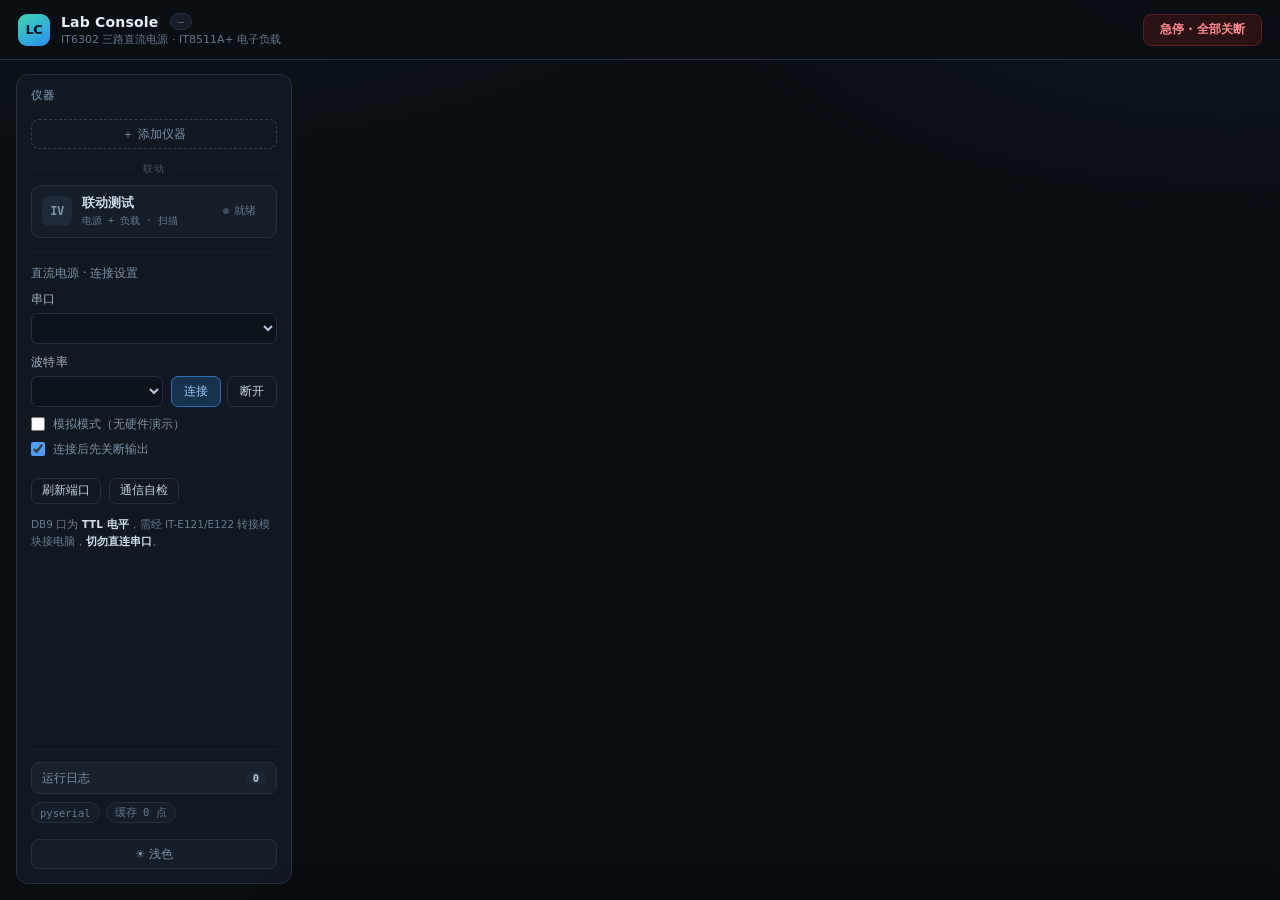
==== commit 8112c199: "brand: rename UI title/header to Lab Console (exe filenames unchanged for update-form detection)" ====
--- a/web/index.html
+++ b/web/index.html
@@ -2,17 +2,18 @@
 <html lang="zh-CN">
 <head>
 <meta charset="utf-8">
+<link rel="icon" type="image/png" href="favicon.png">
 <meta name="viewport" content="width=device-width, initial-scale=1">
-<title>ITECH 测试台 · IT6302 + IT8511A+</title>
+<title>Lab Console · IT6302 + IT8511A+</title>
 <link rel="stylesheet" href="style.css?v=83">
 </head>
 <body>
 
 <header>
   <div class="brand">
-    <div class="logo">IT</div>
+    <div class="logo">LC</div>
     <div>
-      <h1>ITECH 测试台 <span class="app-ver" id="app-ver" title="程序版本">—</span></h1>
+      <h1>Lab Console <span class="app-ver" id="app-ver" title="程序版本（点击检查更新）">—</span></h1>
       <p>IT6302 三路直流电源 · IT8511A+ 电子负载</p>
     </div>
   </div>
@@ -363,6 +364,19 @@
   </div>
 </div>
 
-<script src="app.js?v=83"></script>
+<div class="modal-mask" id="update-mask" style="display:none">
+  <div class="modal" style="max-width:440px">
+    <h3>发现新版本</h3>
+    <div id="update-body" style="margin:6px 0 10px;color:var(--text-soft);font-size:13px;line-height:1.7"></div>
+    <div class="row">
+      <button class="ghost" id="update-skip">忽略此版本</button>
+      <span style="flex:1"></span>
+      <button class="ghost" id="update-view">查看看板</button>
+      <button class="primary" id="update-ok">立即更新</button>
+    </div>
+  </div>
+</div>
+
+<script src="app.js?v=86"></script>
 </body>
 </html>
--- a/web/style.css
+++ b/web/style.css
@@ -1,5 +1,5 @@
 /* ============================================================
-   ITECH 测试台 —— 界面样式
+   Lab Console —— 界面样式
    左栏：仪器控制台（导航 电源/负载/联动 + 连接设置 + 日志入口）
    右栏：当前视图的单页（单台仪器 或 联动测试）
    叠加层：底部日志面板
@@ -400,7 +400,10 @@
   font-size: 10px; font-weight: 500; color: var(--dim-2);
   font-family: var(--mono);
   vertical-align: 2px;
-}
+  cursor: pointer; user-select: none;
+  transition: border-color .15s, color .15s;
+}
+.app-ver:hover { border-color: var(--accent); color: var(--accent); }
 
 /* ==================== 右栏视图 ==================== */
 main {
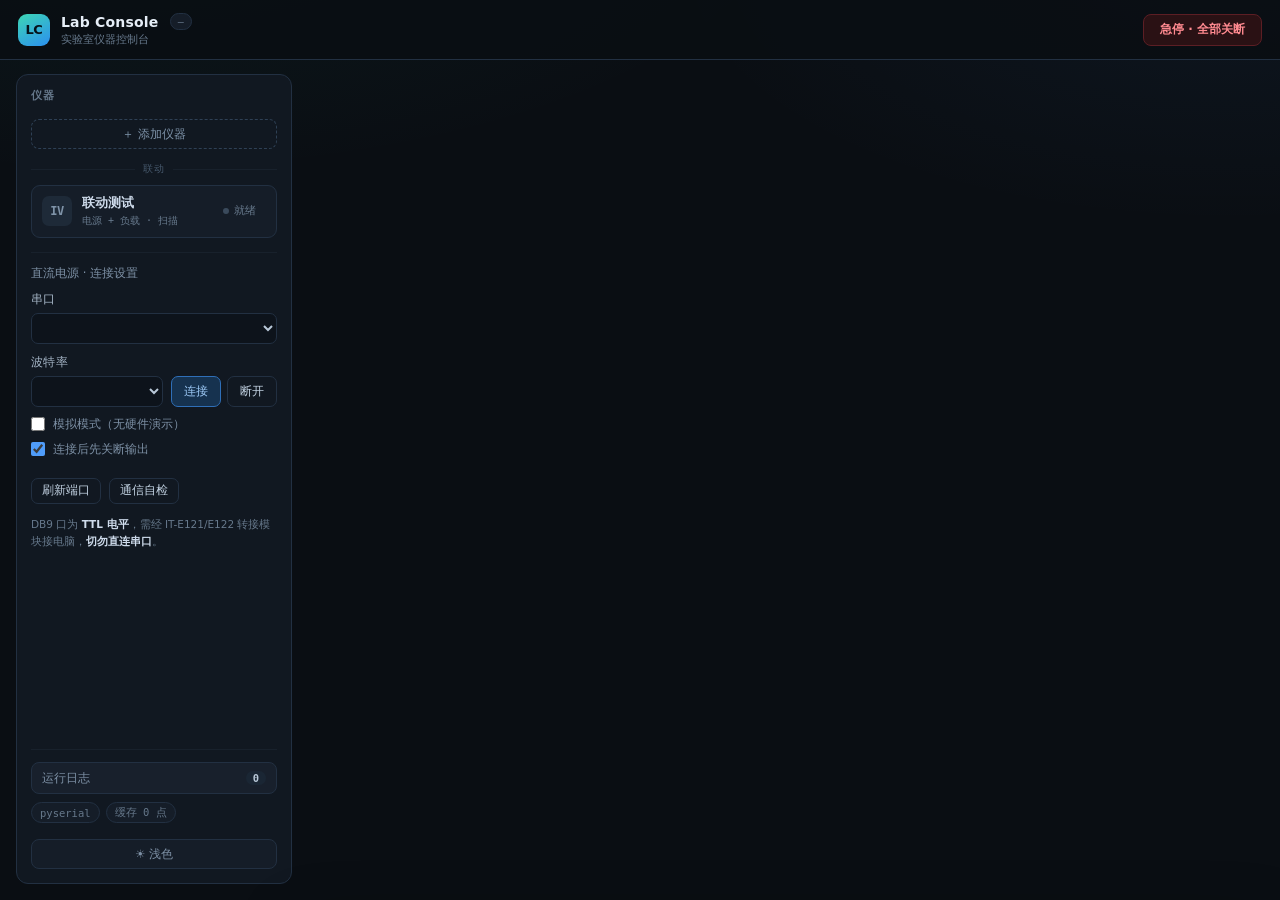
==== commit a3fba0a8: "brand: drop model names from window title and header subtitle (future-proof for more models)" ====
--- a/web/index.html
+++ b/web/index.html
@@ -4,7 +4,7 @@
 <meta charset="utf-8">
 <link rel="icon" type="image/png" href="favicon.png">
 <meta name="viewport" content="width=device-width, initial-scale=1">
-<title>Lab Console · IT6302 + IT8511A+</title>
+<title>Lab Console</title>
 <link rel="stylesheet" href="style.css?v=83">
 </head>
 <body>
@@ -14,7 +14,7 @@
     <div class="logo">LC</div>
     <div>
       <h1>Lab Console <span class="app-ver" id="app-ver" title="程序版本（点击检查更新）">—</span></h1>
-      <p>IT6302 三路直流电源 · IT8511A+ 电子负载</p>
+      <p>实验室仪器控制台</p>
     </div>
   </div>
 
